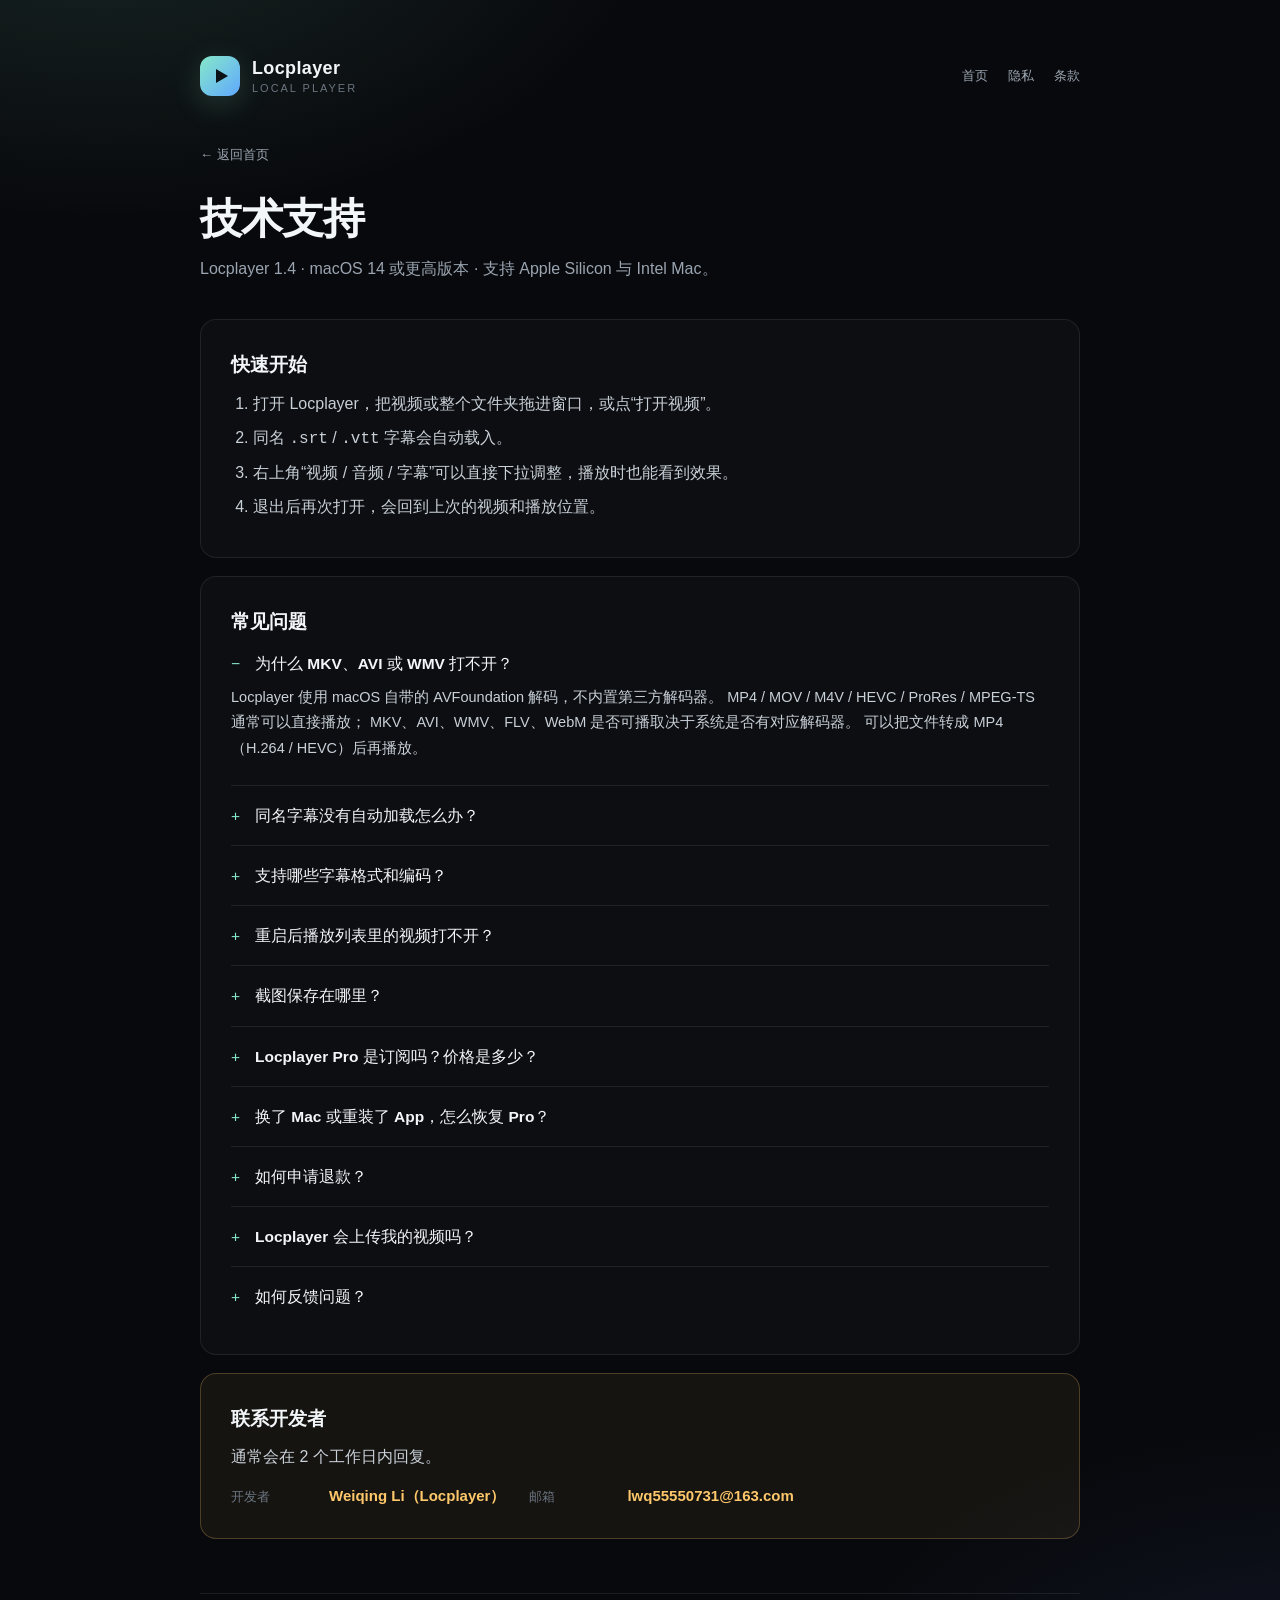
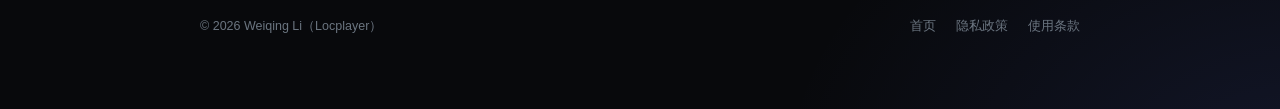
==== support.html @ 84baadae "Add Locplayer legal and support pages" ====
<!doctype html>
<html lang="zh-CN">
<head>
  <meta charset="utf-8">
  <meta name="viewport" content="width=device-width, initial-scale=1">
  <title>技术支持 · Locplayer</title>
  <meta name="description" content="Locplayer 技术支持：格式、字幕、播放列表、截图、购买与恢复购买。">
  <link rel="stylesheet" href="style.css">
</head>
<body>
  <div class="wrap">
    <header class="site">
      <div class="logo" aria-hidden="true"></div>
      <div class="brand">
        <strong>Locplayer</strong>
        <span>LOCAL PLAYER</span>
      </div>
      <nav class="site-nav">
        <a href="index.html">首页</a>
        <a href="privacy.html">隐私</a>
        <a href="terms.html">条款</a>
      </nav>
    </header>

    <a class="back" href="index.html">← 返回首页</a>
    <h1>技术支持</h1>
    <p class="lead">Locplayer 1.4 · macOS 14 或更高版本 · 支持 Apple Silicon 与 Intel Mac。</p>

    <div class="panel">
      <h2 style="margin-top:0">快速开始</h2>
      <ol>
        <li>打开 Locplayer，把视频或整个文件夹拖进窗口，或点“打开视频”。</li>
        <li>同名 <code>.srt</code> / <code>.vtt</code> 字幕会自动载入。</li>
        <li>右上角“视频 / 音频 / 字幕”可以直接下拉调整，播放时也能看到效果。</li>
        <li>退出后再次打开，会回到上次的视频和播放位置。</li>
      </ol>
    </div>

    <div class="panel">
      <h2 style="margin-top:0">常见问题</h2>

      <details open>
        <summary>为什么 MKV、AVI 或 WMV 打不开？</summary>
        <p>
          Locplayer 使用 macOS 自带的 AVFoundation 解码，不内置第三方解码器。
          MP4 / MOV / M4V / HEVC / ProRes / MPEG-TS 通常可以直接播放；
          MKV、AVI、WMV、FLV、WebM 是否可播取决于系统是否有对应解码器。
          可以把文件转成 MP4（H.264 / HEVC）后再播放。
        </p>
      </details>

      <details>
        <summary>同名字幕没有自动加载怎么办？</summary>
        <p>
          确认字幕与视频在同一个文件夹，并且文件名相同，例如
          <code>浮光.mp4</code> 对应 <code>浮光.srt</code>。
          如果你只打开了单个视频，请在右上角“字幕”下拉里点“授权视频所在文件夹”，
          授权一次后即可读取同目录字幕。也可以在“字幕”下拉里手动“载入字幕…”。
        </p>
      </details>

      <details>
        <summary>支持哪些字幕格式和编码？</summary>
        <p>
          支持 SRT 和 VTT，可识别 UTF-8、UTF-16 和 GB18030 编码。
          暂不支持 ASS / SSA 特效字幕。字幕延迟可在下拉面板里以 0.1 秒为单位调整。
        </p>
      </details>

      <details>
        <summary>重启后播放列表里的视频打不开？</summary>
        <p>
          这通常是 macOS 文件访问权限失效导致的。请在列表里移除该视频后重新添加，
          或在“字幕”下拉里重新授权视频所在文件夹。第一次打开“文稿”“下载”“桌面”等目录时，
          系统询问权限请选择允许。若仍无法恢复，请确认视频没有被移动、重命名或删除。
        </p>
      </details>

      <details>
        <summary>截图保存在哪里？</summary>
        <p>
          默认保存在视频文件旁边。如果该文件夹没有写入权限，App 会询问你选择保存位置。
          截图格式为 PNG，快捷键是 ⇧⌘E，也可以点右上角的相机按钮。
        </p>
      </details>

      <details>
        <summary>Locplayer Pro 是订阅吗？价格是多少？</summary>
        <p>
          不是订阅。Locplayer Pro 是一次性买断的非消耗型内购，不会自动续费。
          中国大陆 App Store 标价为 ¥68，其他地区以 App Store 结算页显示为准。
        </p>
      </details>

      <details>
        <summary>换了 Mac 或重装了 App，怎么恢复 Pro？</summary>
        <p>
          用购买时相同的 Apple ID 登录 App Store，打开 Locplayer 的 Pro 页面，点“恢复购买”。
          如果仍显示未解锁，请确认 App Store 账号正确、网络可用，然后重新打开 App 再试。
        </p>
      </details>

      <details>
        <summary>如何申请退款？</summary>
        <p>
          购买由 Apple 处理。请访问
          <a href="https://reportaproblem.apple.com" rel="noopener">reportaproblem.apple.com</a>
          登录后选择对应购买申请退款。开发者无法直接处理 Apple 的扣款或退款。
        </p>
      </details>

      <details>
        <summary>Locplayer 会上传我的视频吗？</summary>
        <p>
          不会。视频、字幕、截图和播放记录都在你的 Mac 上处理。
          只有 App Store 购买与恢复购买会通过 StoreKit 与 Apple 通信。
          详见 <a href="privacy.html">隐私政策</a>。
        </p>
      </details>

      <details>
        <summary>如何反馈问题？</summary>
        <p>
          请发邮件到 lwq55550731@163.com，并附上 macOS 版本、Locplayer 版本、视频格式和问题描述。
          如果方便，请附上出错时的截图；不要发送包含隐私内容的完整视频。
        </p>
      </details>
    </div>

    <div class="panel notice">
      <h2 style="margin-top:0">联系开发者</h2>
      <p style="margin-bottom:6px">通常会在 2 个工作日内回复。</p>
      <div class="contact-box">
        <span>开发者</span><strong>Weiqing Li（Locplayer）</strong>
        <span>邮箱</span><strong>lwq55550731@163.com</strong>
      </div>
    </div>

    <footer class="site">
      <span>© 2026 Weiqing Li（Locplayer）</span>
      <span class="spacer"></span>
      <a href="index.html">首页</a>
      <a href="privacy.html">隐私政策</a>
      <a href="terms.html">使用条款</a>
    </footer>
  </div>
</body>
</html>
---- style.css ----
:root {
  --bg: #08090c;
  --panel: #111319;
  --panel-2: #171a22;
  --stroke: rgba(255, 255, 255, 0.08);
  --stroke-strong: rgba(255, 255, 255, 0.14);
  --text: #f3f6f8;
  --muted: #9aa5b1;
  --faint: #6b7580;
  --accent: #85e8c8;
  --accent-2: #61a8ff;
  --gold: #ffc96b;
  --radius: 16px;
}

* {
  box-sizing: border-box;
}

html {
  scroll-behavior: smooth;
}

body {
  margin: 0;
  min-height: 100vh;
  color: var(--text);
  background:
    radial-gradient(900px 520px at 8% -6%, rgba(133, 232, 200, 0.13), transparent 62%),
    radial-gradient(820px 560px at 102% 104%, rgba(96, 120, 255, 0.12), transparent 64%),
    var(--bg);
  font-family: -apple-system, BlinkMacSystemFont, "SF Pro Text", "PingFang SC",
    "Hiragino Sans GB", "Microsoft YaHei", sans-serif;
  font-size: 16px;
  line-height: 1.75;
  -webkit-font-smoothing: antialiased;
}

a {
  color: var(--accent);
  text-decoration: none;
}

a:hover {
  text-decoration: underline;
  text-underline-offset: 3px;
}

.wrap {
  width: min(880px, calc(100% - 40px));
  margin: 0 auto;
  padding: 56px 0 72px;
}

header.site {
  display: flex;
  align-items: center;
  gap: 12px;
  margin-bottom: 44px;
}

.logo {
  width: 40px;
  height: 40px;
  border-radius: 12px;
  background: linear-gradient(135deg, var(--accent), var(--accent-2));
  display: grid;
  place-items: center;
  box-shadow: 0 8px 30px rgba(133, 232, 200, 0.18);
  flex: none;
}

.logo::after {
  content: "";
  width: 0;
  height: 0;
  border-left: 12px solid #0a1216;
  border-top: 7px solid transparent;
  border-bottom: 7px solid transparent;
  margin-left: 3px;
}

.brand {
  display: flex;
  flex-direction: column;
  line-height: 1.3;
}

.brand strong {
  font-size: 18px;
  font-weight: 650;
  letter-spacing: 0.02em;
}

.brand span {
  font-size: 11px;
  letter-spacing: 0.18em;
  color: var(--faint);
}

.site-nav {
  margin-left: auto;
  display: flex;
  gap: 20px;
  font-size: 13px;
  color: var(--muted);
}

.site-nav a {
  color: var(--muted);
}

.site-nav a:hover {
  color: var(--text);
}

h1 {
  margin: 0 0 10px;
  font-size: clamp(30px, 4.6vw, 42px);
  line-height: 1.25;
  letter-spacing: -0.02em;
  font-weight: 700;
}

.lead {
  margin: 0 0 36px;
  color: var(--muted);
  font-size: 16px;
  max-width: 660px;
}

.meta {
  margin-top: 8px;
  color: var(--faint);
  font-size: 13px;
}

.cards {
  display: grid;
  grid-template-columns: repeat(3, minmax(0, 1fr));
  gap: 14px;
  margin: 34px 0 40px;
}

.card {
  display: block;
  padding: 22px 20px;
  background: linear-gradient(180deg, rgba(255, 255, 255, 0.035), rgba(255, 255, 255, 0.012));
  border: 1px solid var(--stroke);
  border-radius: var(--radius);
  color: var(--text);
  transition: transform 160ms ease, border-color 160ms ease, background 160ms ease;
}

.card:hover {
  text-decoration: none;
  transform: translateY(-2px);
  border-color: var(--stroke-strong);
  background: linear-gradient(180deg, rgba(255, 255, 255, 0.055), rgba(255, 255, 255, 0.018));
}

.card .icon {
  display: grid;
  place-items: center;
  width: 34px;
  height: 34px;
  margin-bottom: 14px;
  border-radius: 10px;
  background: rgba(133, 232, 200, 0.1);
  color: var(--accent);
  font-size: 16px;
}

.card h2 {
  margin: 0 0 5px;
  font-size: 16px;
  font-weight: 620;
}

.card p {
  margin: 0;
  color: var(--muted);
  font-size: 13px;
  line-height: 1.6;
}

.panel {
  background: rgba(255, 255, 255, 0.022);
  border: 1px solid var(--stroke);
  border-radius: var(--radius);
  padding: 28px 30px;
  margin: 0 0 18px;
}

.panel h2 {
  margin: 0 0 8px;
  font-size: 19px;
  font-weight: 640;
}

.panel p,
.panel ul,
.panel ol {
  margin: 8px 0;
  color: #c8d0d8;
}

.panel ul,
.panel ol {
  padding-left: 22px;
}

.panel li {
  margin: 6px 0;
}

.notice {
  border: 1px solid rgba(255, 201, 107, 0.24);
  background: rgba(255, 201, 107, 0.06);
}

.notice strong {
  color: var(--gold);
}

.doc h2 {
  margin: 40px 0 10px;
  padding-top: 8px;
  font-size: 21px;
  font-weight: 650;
  letter-spacing: -0.01em;
}

.doc h2:first-of-type {
  margin-top: 8px;
}

.doc p,
.doc li {
  color: #c3ccd5;
}

.doc ul {
  padding-left: 22px;
}

.doc li {
  margin: 6px 0;
}

.doc .muted {
  color: var(--faint);
}

.contact-box {
  display: flex;
  flex-wrap: wrap;
  gap: 8px 24px;
  align-items: baseline;
  margin-top: 12px;
  font-size: 15px;
}

.contact-box span {
  color: var(--faint);
  font-size: 13px;
  min-width: 74px;
}

details {
  border-top: 1px solid var(--stroke);
  padding: 16px 0;
}

details:first-of-type {
  border-top: 0;
  padding-top: 4px;
}

summary {
  cursor: pointer;
  font-weight: 580;
  font-size: 15.5px;
  list-style: none;
  display: flex;
  gap: 10px;
  align-items: baseline;
}

summary::-webkit-details-marker {
  display: none;
}

summary::before {
  content: "+";
  color: var(--accent);
  font-weight: 500;
  width: 14px;
  flex: none;
}

details[open] summary::before {
  content: "−";
}

details p {
  margin: 10px 0 2px 24px;
  color: var(--muted);
  font-size: 14.5px;
}

.price {
  display: inline-flex;
  align-items: baseline;
  gap: 8px;
  padding: 8px 14px;
  border-radius: 999px;
  border: 1px solid rgba(255, 201, 107, 0.25);
  background: rgba(255, 201, 107, 0.07);
  color: var(--gold);
  font-weight: 650;
  font-size: 15px;
}

.price small {
  color: rgba(255, 201, 107, 0.68);
  font-weight: 500;
  font-size: 12px;
}

footer.site {
  margin-top: 54px;
  padding-top: 22px;
  border-top: 1px solid var(--stroke);
  display: flex;
  flex-wrap: wrap;
  gap: 8px 20px;
  color: var(--faint);
  font-size: 12.5px;
}

footer.site .spacer {
  flex: 1;
}

footer.site a {
  color: var(--faint);
}

footer.site a:hover {
  color: var(--muted);
}

.back {
  display: inline-flex;
  align-items: center;
  gap: 6px;
  margin-bottom: 26px;
  color: var(--muted);
  font-size: 13px;
}

@media (max-width: 720px) {
  .wrap {
    width: min(100% - 32px, 880px);
    padding: 34px 0 52px;
  }

  header.site {
    margin-bottom: 30px;
  }

  .site-nav {
    display: none;
  }

  .cards {
    grid-template-columns: 1fr;
  }

  .panel {
    padding: 22px 20px;
  }
}

@media (prefers-reduced-motion: reduce) {
  * {
    transition: none !important;
  }
}
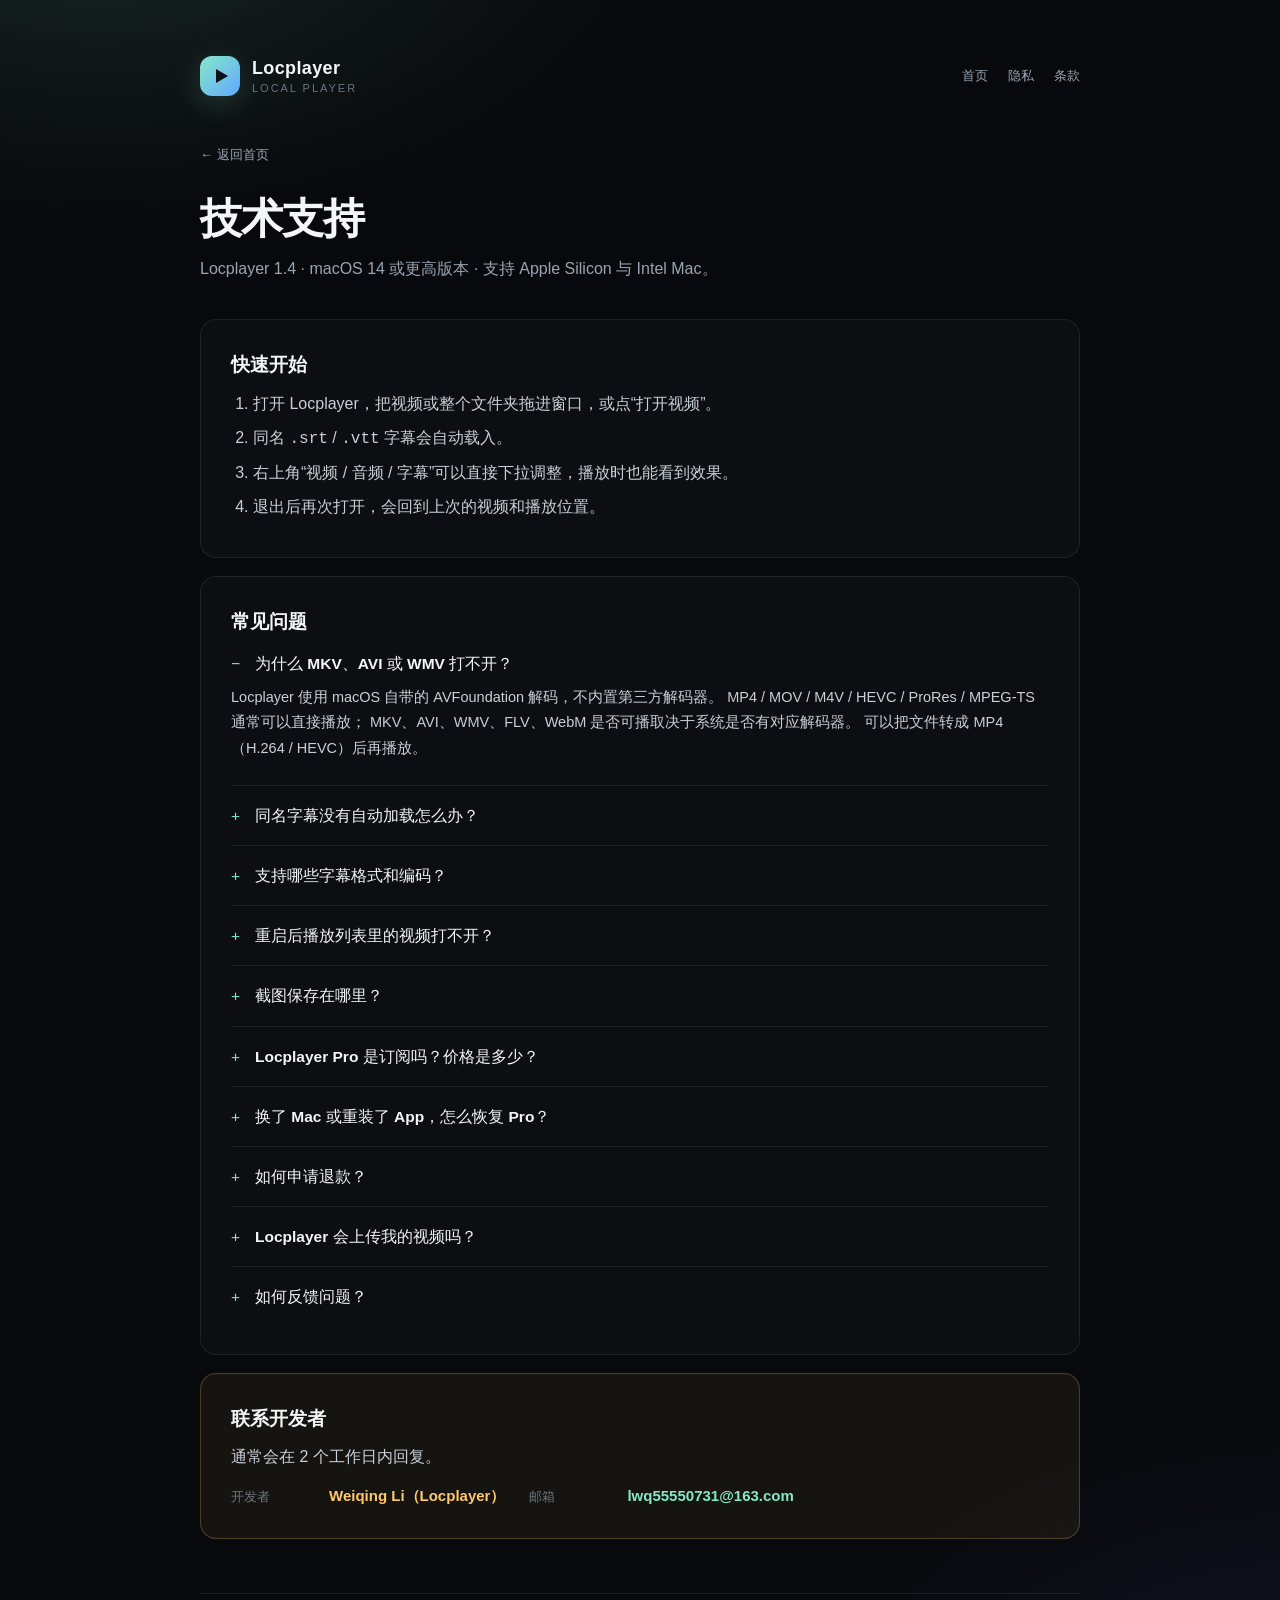
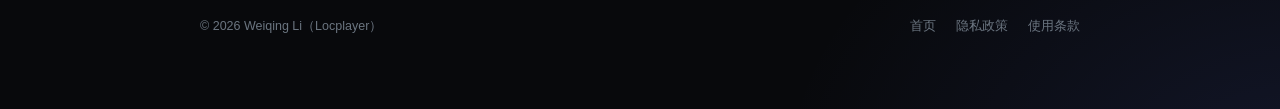
==== commit 5d03f7e1: "Update support.html" ====
--- a/support.html
+++ b/support.html
@@ -121,7 +121,7 @@
       <details>
         <summary>如何反馈问题？</summary>
         <p>
-          请发邮件到 lwq55550731@163.com，并附上 macOS 版本、Locplayer 版本、视频格式和问题描述。
+          请发邮件到 <a href="mailto:lwq55550731@163.com">lwq55550731@163.com</a>，并附上 macOS 版本、Locplayer 版本、视频格式和问题描述。
           如果方便，请附上出错时的截图；不要发送包含隐私内容的完整视频。
         </p>
       </details>
@@ -132,7 +132,7 @@
       <p style="margin-bottom:6px">通常会在 2 个工作日内回复。</p>
       <div class="contact-box">
         <span>开发者</span><strong>Weiqing Li（Locplayer）</strong>
-        <span>邮箱</span><strong>lwq55550731@163.com</strong>
+        <span>邮箱</span><strong><a href="mailto:lwq55550731@163.com">lwq55550731@163.com</a></strong>
       </div>
     </div>
 
